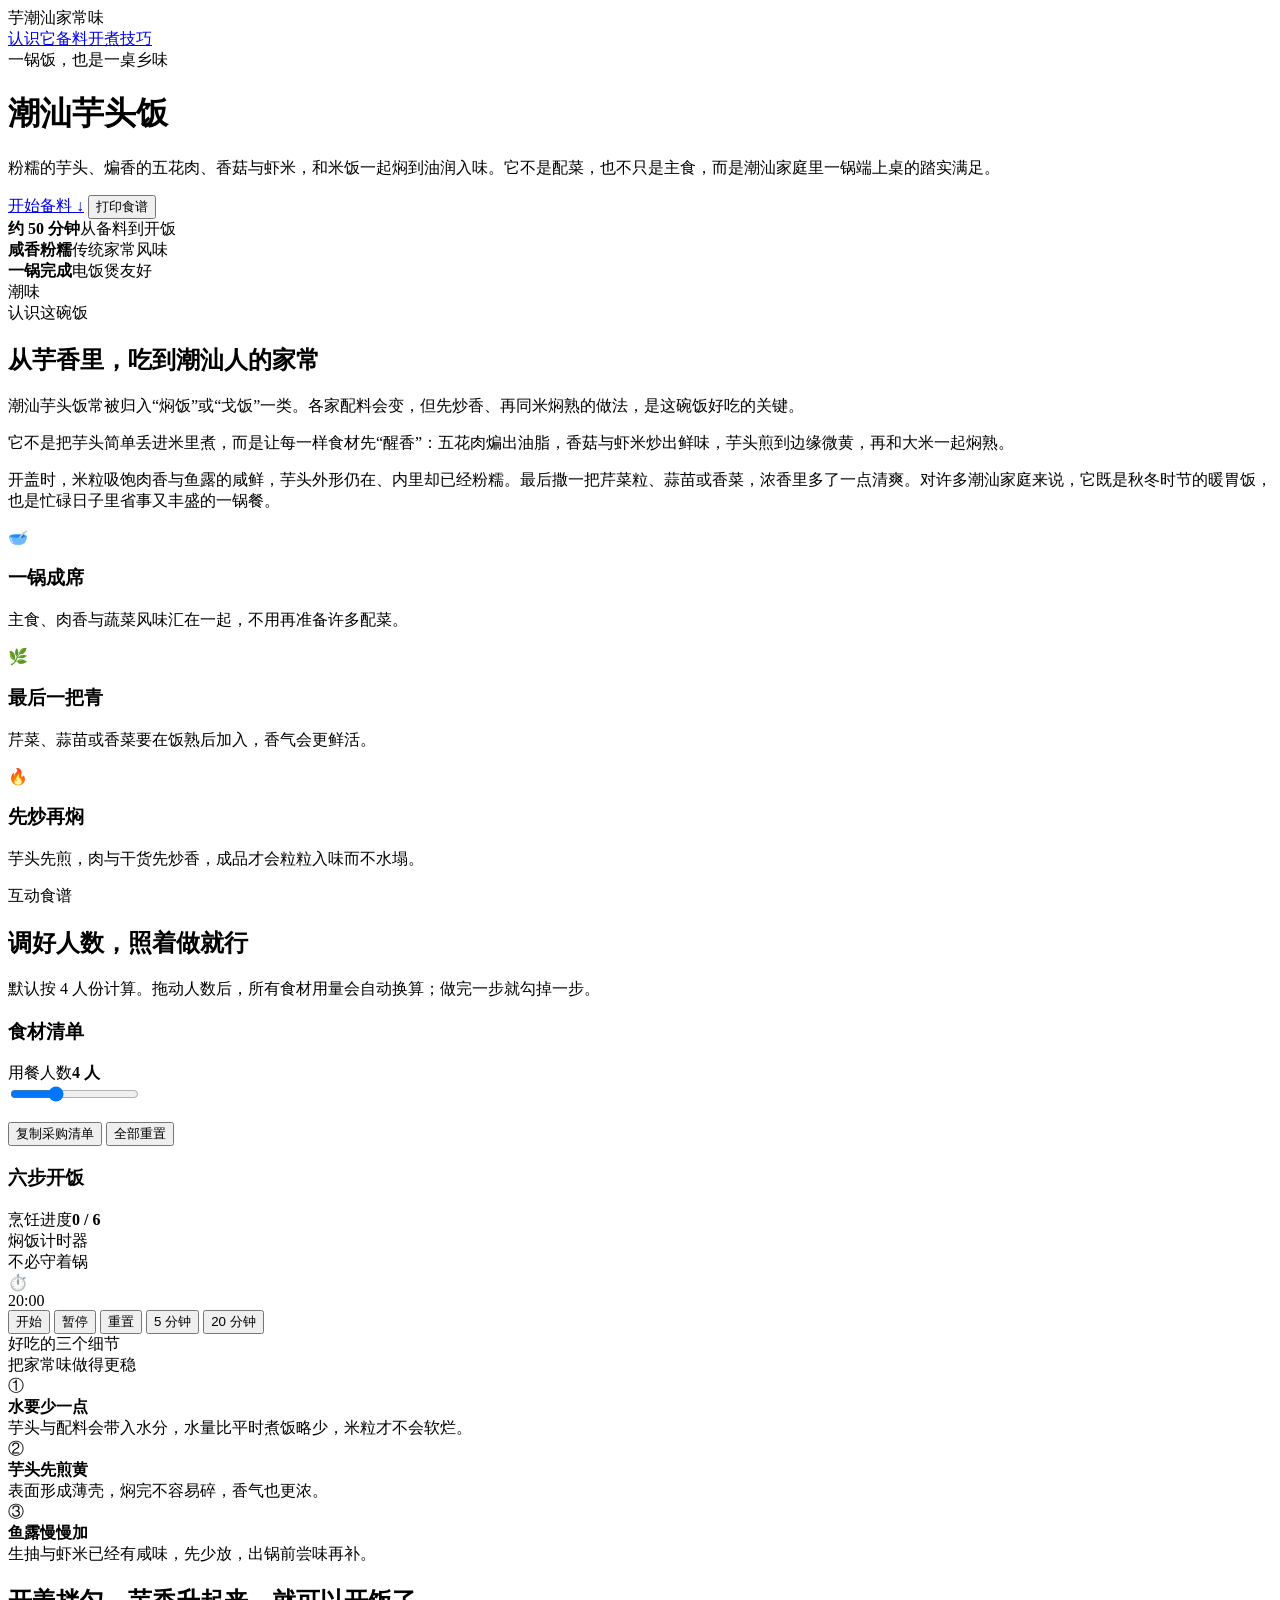
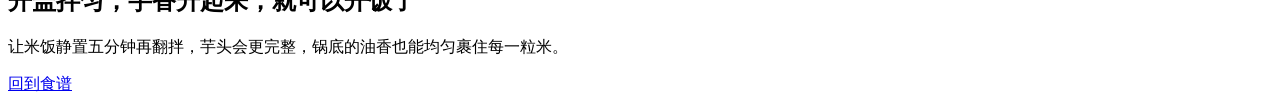
==== index.html @ 5c39e7f8 "添加潮汕芋头饭互动食谱首页" ====
<!doctype html>
<html lang="zh-CN">
<head>
  <meta charset="utf-8" />
  <meta name="viewport" content="width=device-width, initial-scale=1" />
  <meta name="theme-color" content="#7b3f56" />
  <meta name="description" content="一份会陪你下厨的潮汕芋头饭互动食谱：认识风味、按人数换算食材、逐步烹饪并使用计时器。" />
  <title>潮汕芋头饭｜一锅粉糯咸香的家常味</title>
  <link rel="icon" href="data:image/svg+xml,%3Csvg xmlns='http://www.w3.org/2000/svg' viewBox='0 0 64 64'%3E%3Crect width='64' height='64' rx='16' fill='%237b3f56'/%3E%3Cpath d='M13 31h38c0 14-8 22-19 22S13 45 13 31Z' fill='%23f6dfbd'/%3E%3Cpath d='M19 29c4-10 22-10 26 0' fill='none' stroke='%23fff8e8' stroke-width='6' stroke-linecap='round'/%3E%3Ccircle cx='25' cy='25' r='4' fill='%23b99bc7'/%3E%3Ccircle cx='36' cy='24' r='5' fill='%23b99bc7'/%3E%3C/svg%3E" />
  <link rel="stylesheet" href="assets/styles.css" />
</head>
<body>
  <div class="grain" aria-hidden="true"></div>
  <nav class="nav" aria-label="主导航">
    <div class="wrap nav-inner">
      <div class="brand"><span class="brand-mark">芋</span><span>潮汕家常味</span></div>
      <div class="nav-links">
        <a href="#story">认识它</a><a href="#recipe">备料</a><a href="#steps">开煮</a><a href="#tips">技巧</a>
      </div>
    </div>
  </nav>

  <main>
    <header class="wrap hero">
      <div>
        <span class="eyebrow">一锅饭，也是一桌乡味</span>
        <h1>潮汕<span>芋头饭</span></h1>
        <p class="lead">粉糯的芋头、煸香的五花肉、香菇与虾米，和米饭一起焖到油润入味。它不是配菜，也不只是主食，而是潮汕家庭里一锅端上桌的踏实满足。</p>
        <div class="hero-actions">
          <a class="btn btn-primary" href="#recipe">开始备料 <span>↓</span></a>
          <button class="btn btn-secondary" id="printRecipe">打印食谱</button>
        </div>
        <div class="hero-facts">
          <div class="fact"><strong>约 50 分钟</strong><span>从备料到开饭</span></div>
          <div class="fact"><strong>咸香粉糯</strong><span>传统家常风味</span></div>
          <div class="fact"><strong>一锅完成</strong><span>电饭煲友好</span></div>
        </div>
      </div>

      <div class="hero-visual" aria-label="一碗热腾腾的潮汕芋头饭插画">
        <div class="sun"></div>
        <div class="steam"><i></i><i></i><i></i></div>
        <div class="bowl">
          <div class="bowl-base"></div>
          <div class="rice">
            <span class="cube taro" style="left:8%;top:34%;--r:-12deg"></span>
            <span class="cube taro" style="left:38%;top:10%;--r:8deg"></span>
            <span class="cube taro" style="right:7%;top:35%;--r:15deg"></span>
            <span class="cube pork" style="left:23%;top:48%;--r:7deg"></span>
            <span class="cube pork" style="right:28%;top:51%;--r:-9deg"></span>
            <span class="cube mushroom" style="left:14%;top:12%;--r:0deg"></span>
            <span class="cube mushroom" style="right:20%;top:16%;--r:0deg"></span>
            <span class="cube scallion" style="left:52%;top:48%;--r:25deg"></span>
            <span class="cube scallion" style="left:70%;top:20%;--r:-18deg"></span>
            <span class="cube scallion" style="left:31%;top:20%;--r:14deg"></span>
          </div>
          <div class="bowl-line"></div>
          <div class="seal">潮味</div>
        </div>
      </div>
    </header>

    <section id="story">
      <div class="wrap">
        <div class="section-head">
          <div><div class="kicker">认识这碗饭</div><h2>从芋香里，吃到潮汕人的家常</h2></div>
          <p class="section-note">潮汕芋头饭常被归入“焖饭”或“戈饭”一类。各家配料会变，但先炒香、再同米焖熟的做法，是这碗饭好吃的关键。</p>
        </div>
        <div class="story-grid">
          <article class="story-main">
            <p class="big">它不是把芋头简单丢进米里煮，而是让每一样食材先“醒香”：五花肉煸出油脂，香菇与虾米炒出鲜味，芋头煎到边缘微黄，再和大米一起焖熟。</p>
            <p>开盖时，米粒吸饱肉香与鱼露的咸鲜，芋头外形仍在、内里却已经粉糯。最后撒一把芹菜粒、蒜苗或香菜，浓香里多了一点清爽。对许多潮汕家庭来说，它既是秋冬时节的暖胃饭，也是忙碌日子里省事又丰盛的一锅餐。</p>
          </article>
          <div class="story-side">
            <article class="story-card"><div class="icon">🥣</div><h3>一锅成席</h3><p>主食、肉香与蔬菜风味汇在一起，不用再准备许多配菜。</p></article>
            <article class="story-card"><div class="icon">🌿</div><h3>最后一把青</h3><p>芹菜、蒜苗或香菜要在饭熟后加入，香气会更鲜活。</p></article>
            <article class="story-card"><div class="icon">🔥</div><h3>先炒再焖</h3><p>芋头先煎，肉与干货先炒香，成品才会粒粒入味而不水塌。</p></article>
          </div>
        </div>
      </div>
    </section>

    <section id="recipe">
      <div class="wrap">
        <div class="section-head">
          <div><div class="kicker">互动食谱</div><h2>调好人数，照着做就行</h2></div>
          <p class="section-note">默认按 4 人份计算。拖动人数后，所有食材用量会自动换算；做完一步就勾掉一步。</p>
        </div>

        <div class="recipe-shell">
          <aside class="ingredients-panel">
            <div class="panel-top">
              <h3>食材清单</h3>
              <div class="servings-box">
                <div class="servings-row"><span>用餐人数</span><strong class="servings-value"><span id="servingValue">4</span> 人</strong></div>
                <input id="servings" type="range" min="2" max="8" value="4" step="1" aria-label="调整用餐人数" />
              </div>
            </div>
            <ul class="ingredient-list" id="ingredientList"></ul>
            <div class="panel-actions">
              <button class="mini-btn" id="copyList">复制采购清单</button>
              <button class="mini-btn" id="resetAll">全部重置</button>
            </div>
          </aside>

          <section class="steps-panel" id="steps" style="padding:0">
            <div class="panel-top">
              <h3>六步开饭</h3>
              <div class="progress-wrap">
                <div class="progress-meta"><span>烹饪进度</span><strong id="progressText">0 / 6</strong></div>
                <div class="progress-track"><div class="progress-fill" id="progressFill"></div></div>
              </div>
            </div>
            <div class="steps-list" id="stepsList"></div>
          </section>
        </div>

        <div class="cook-tools" id="tips">
          <article class="timer-card">
            <div class="timer-head"><div><div class="kicker">焖饭计时器</div><div class="timer-title">不必守着锅</div></div><span>⏱️</span></div>
            <div class="timer-display" id="timerDisplay">20:00</div>
            <div class="timer-actions">
              <button class="start" id="timerStart">开始</button>
              <button id="timerPause">暂停</button>
              <button id="timerReset">重置</button>
              <button data-minutes="5">5 分钟</button>
              <button data-minutes="20">20 分钟</button>
            </div>
          </article>
          <article class="tips-card">
            <div class="kicker">好吃的三个细节</div>
            <div class="timer-title">把家常味做得更稳</div>
            <div class="tip-list">
              <div class="tip"><span>①</span><div><b>水要少一点</b><br>芋头与配料会带入水分，水量比平时煮饭略少，米粒才不会软烂。</div></div>
              <div class="tip"><span>②</span><div><b>芋头先煎黄</b><br>表面形成薄壳，焖完不容易碎，香气也更浓。</div></div>
              <div class="tip"><span>③</span><div><b>鱼露慢慢加</b><br>生抽与虾米已经有咸味，先少放，出锅前尝味再补。</div></div>
            </div>
          </article>
        </div>
      </div>
    </section>

    <section class="ending">
      <div class="wrap ending-card">
        <h2>开盖拌匀，芋香升起来，就可以开饭了</h2>
        <p>让米饭静置五分钟再翻拌，芋头会更完整，锅底的油香也能均匀裹住每一粒米。</p>
        <a class="btn" href="#recipe">回到食谱</a>
      </div>
    </section>
  </main>

  <div class="toast" id="toast" role="status" aria-live="polite"></div>

  <script src="assets/app.js"></script>
</body>
</html>
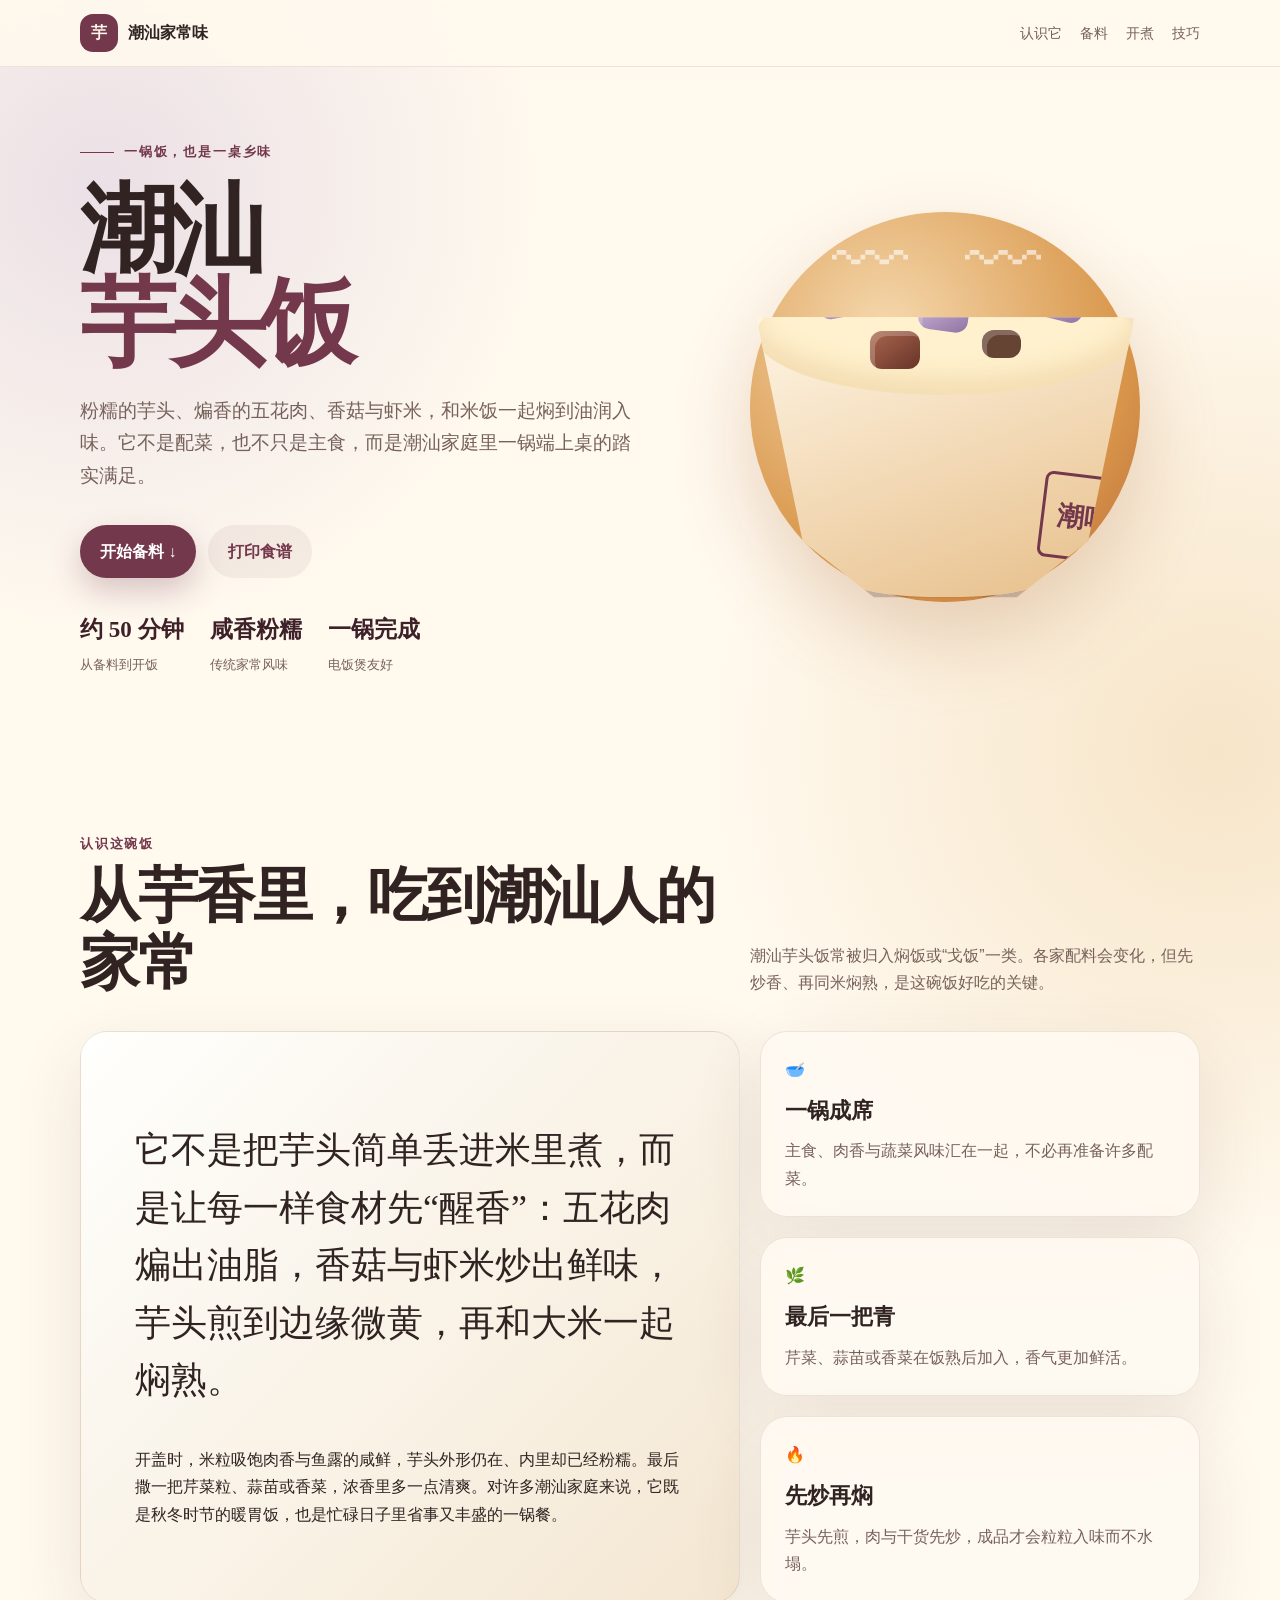
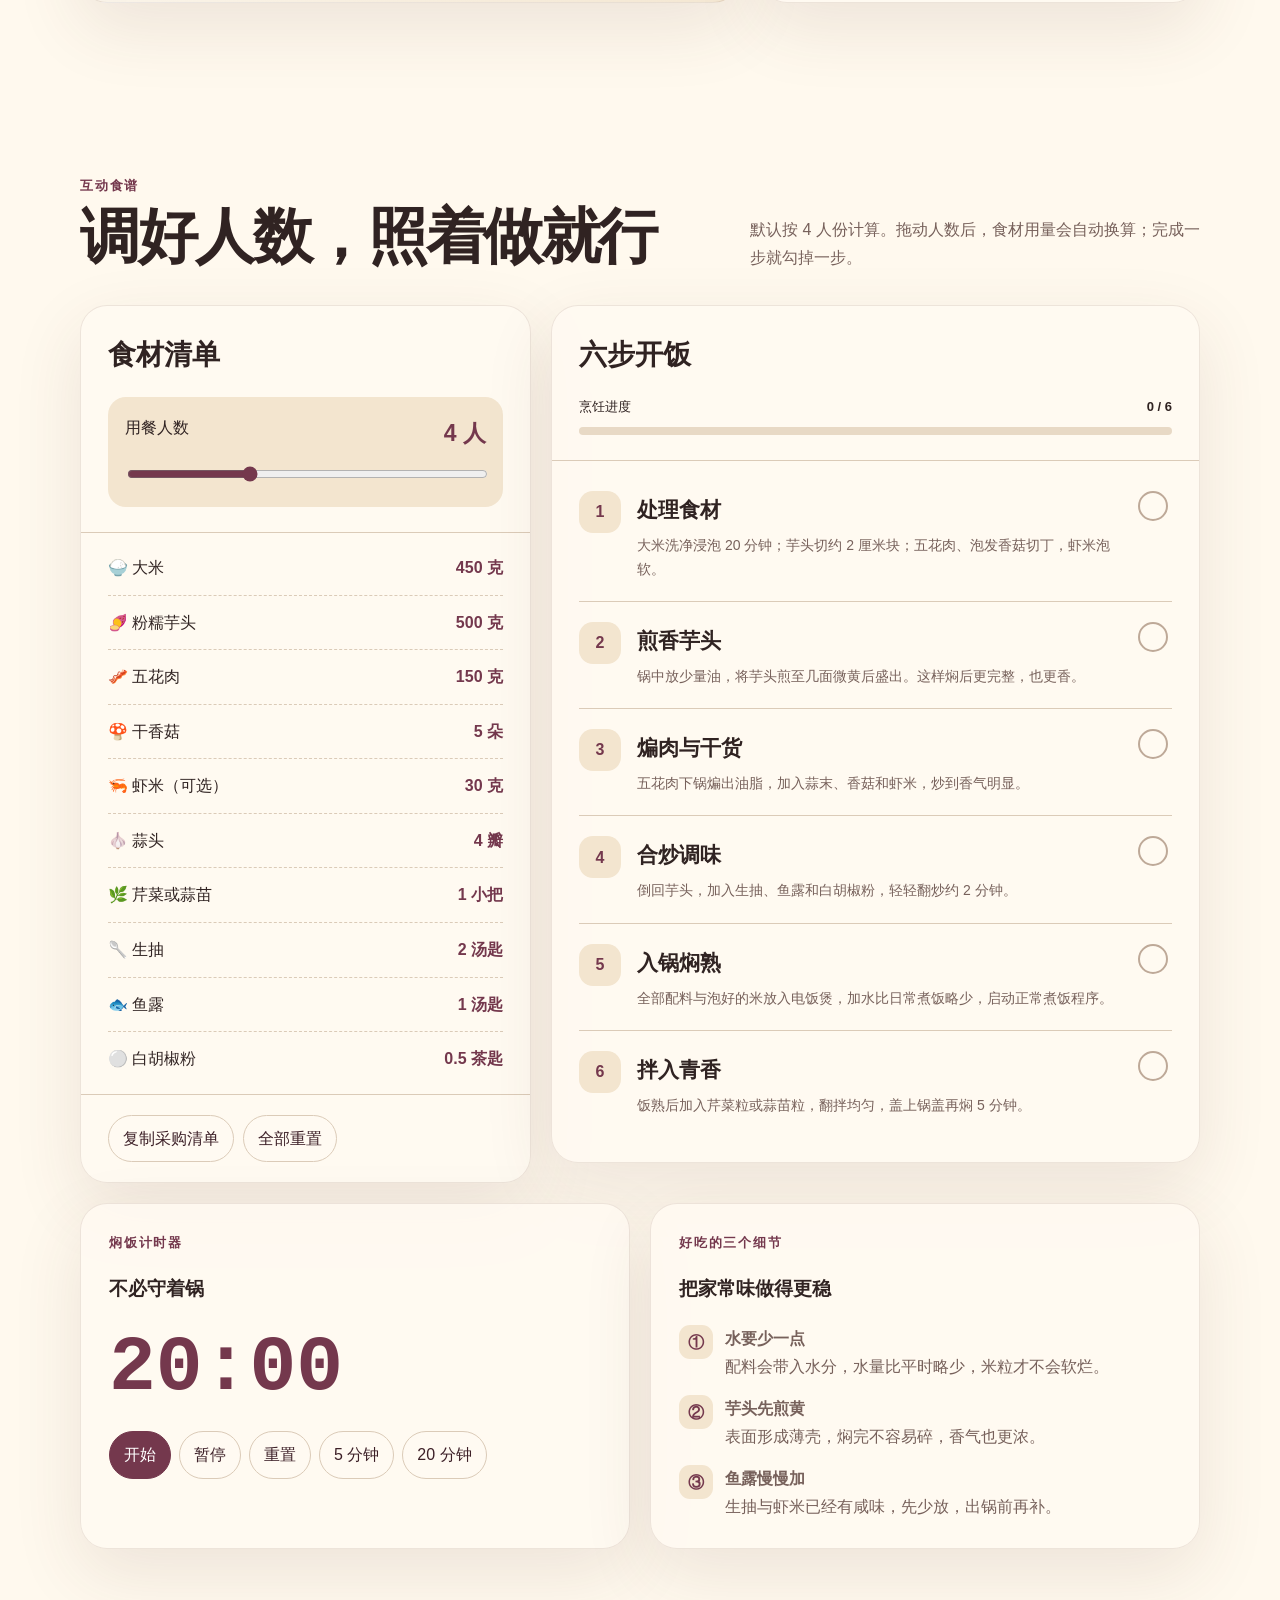
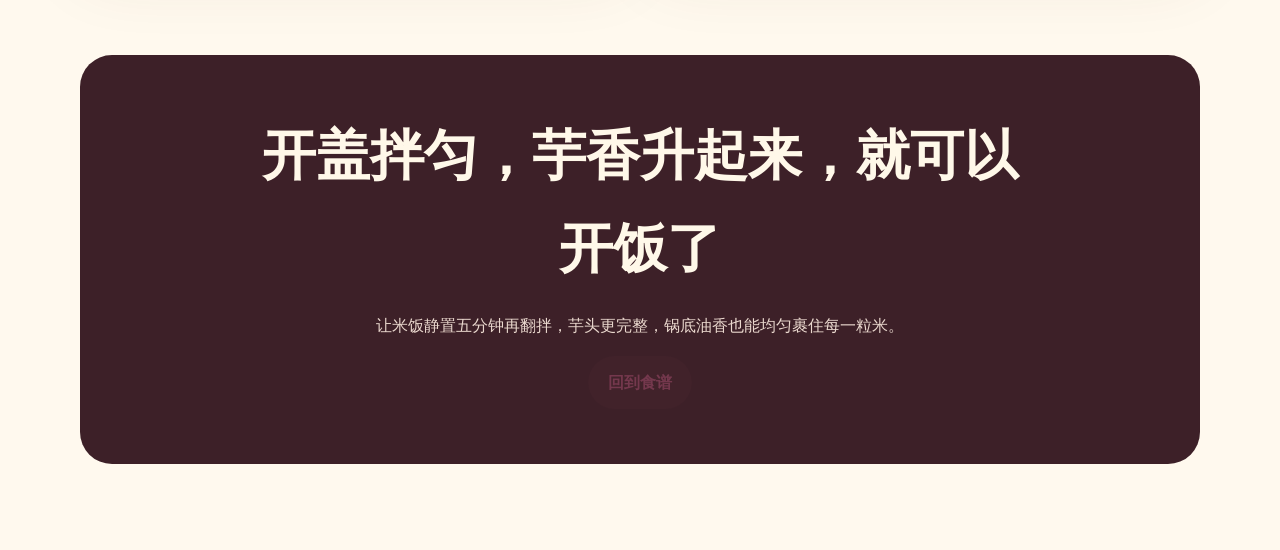
==== commit 1eb74ed3: "完善潮汕芋头饭互动网页" ====
--- a/index.html
+++ b/index.html
@@ -1,156 +1,21 @@
 <!doctype html>
 <html lang="zh-CN">
 <head>
-  <meta charset="utf-8" />
-  <meta name="viewport" content="width=device-width, initial-scale=1" />
-  <meta name="theme-color" content="#7b3f56" />
-  <meta name="description" content="一份会陪你下厨的潮汕芋头饭互动食谱：认识风味、按人数换算食材、逐步烹饪并使用计时器。" />
-  <title>潮汕芋头饭｜一锅粉糯咸香的家常味</title>
-  <link rel="icon" href="data:image/svg+xml,%3Csvg xmlns='http://www.w3.org/2000/svg' viewBox='0 0 64 64'%3E%3Crect width='64' height='64' rx='16' fill='%237b3f56'/%3E%3Cpath d='M13 31h38c0 14-8 22-19 22S13 45 13 31Z' fill='%23f6dfbd'/%3E%3Cpath d='M19 29c4-10 22-10 26 0' fill='none' stroke='%23fff8e8' stroke-width='6' stroke-linecap='round'/%3E%3Ccircle cx='25' cy='25' r='4' fill='%23b99bc7'/%3E%3Ccircle cx='36' cy='24' r='5' fill='%23b99bc7'/%3E%3C/svg%3E" />
-  <link rel="stylesheet" href="assets/styles.css" />
+<meta charset="utf-8"><meta name="viewport" content="width=device-width,initial-scale=1">
+<meta name="theme-color" content="#6f3548"><meta name="description" content="潮汕芋头饭互动食谱">
+<title>潮汕芋头饭｜一锅粉糯咸香的家常味</title>
+<style>
+:root{--red:#74384d;--deep:#3d2028;--paper:#fff9ee;--cream:#f3e5cf;--ink:#302322;--muted:#77615b;--purple:#b8a1c8;--gold:#d6974f;--line:#dbcbb8;--shadow:0 24px 70px #5938291c}*{box-sizing:border-box}html{scroll-behavior:smooth}body{margin:0;color:var(--ink);font-family:-apple-system,BlinkMacSystemFont,"PingFang SC","Microsoft YaHei",sans-serif;line-height:1.72;background:radial-gradient(circle at 8% 5%,#cdbbda66,transparent 28rem),radial-gradient(circle at 95% 20%,#e7bc7d55,transparent 32rem),var(--paper)}button,input{font:inherit}button{cursor:pointer}.wrap{width:min(1120px,calc(100% - 34px));margin:auto}.nav{position:sticky;top:0;z-index:9;background:#fff9eee8;backdrop-filter:blur(16px);border-bottom:1px solid #7b3f561f}.navin{min-height:66px;display:flex;align-items:center;justify-content:space-between;gap:16px}.brand{display:flex;align-items:center;gap:10px;font-weight:900}.mark{width:38px;height:38px;display:grid;place-items:center;border-radius:13px;color:#fff7e9;background:var(--red)}nav a{color:var(--muted);text-decoration:none;margin-left:18px;font-size:14px}.hero{min-height:680px;display:grid;grid-template-columns:1.05fr .95fr;align-items:center;gap:48px;padding:70px 0}.eyebrow,.kicker{color:var(--red);font-weight:900;letter-spacing:.14em;font-size:13px}.eyebrow:before{content:"";display:inline-block;width:34px;height:1px;background:currentColor;vertical-align:middle;margin-right:10px}h1,h2,h3{font-family:"Songti SC","STSong",serif}h1{font-size:clamp(54px,8vw,96px);line-height:.98;letter-spacing:-.06em;margin:18px 0 24px}h1 span{display:block;color:var(--red)}.lead{font-size:19px;color:var(--muted);max-width:640px}.actions{display:flex;gap:12px;flex-wrap:wrap;margin:32px 0}.btn{border:0;border-radius:999px;padding:13px 20px;font-weight:850;text-decoration:none;display:inline-flex;align-items:center;justify-content:center}.primary{background:var(--red);color:white;box-shadow:0 13px 30px #74384d42}.secondary{background:#74384d12;color:var(--red)}.facts{display:flex;gap:26px;flex-wrap:wrap}.facts b{display:block;font-family:"Songti SC",serif;font-size:23px;color:var(--deep)}.facts small{color:var(--muted)}.visual{position:relative;min-height:480px;display:grid;place-items:center}.sun{position:absolute;width:390px;height:390px;border-radius:50%;background:radial-gradient(circle at 35% 30%,#f5d8ad,#d9974b 64%,#b96838);box-shadow:0 35px 80px #a760303f}.steam{position:absolute;z-index:3;top:30px;font-size:76px;color:#fff9;letter-spacing:18px;animation:float 3s ease-in-out infinite}@keyframes float{50%{transform:translateY(-13px);opacity:.6}}.bowl{position:relative;z-index:2;margin-top:100px;width:min(420px,92%);height:280px;background:linear-gradient(160deg,#fff6e6,#e6bd87);border-radius:30px 30px 46% 46%;clip-path:polygon(5% 0,95% 0,84% 80%,67% 100%,33% 100%,16% 80%);box-shadow:0 40px 50px #45262042}.rice{position:absolute;left:5%;right:5%;top:-42px;height:120px;border-radius:50%;background:#fff1cd;box-shadow:inset 0 -18px 22px #bd86422c}.food{position:absolute;width:50px;height:38px;border-radius:12px;background:linear-gradient(145deg,#d7c3df,#9072a3);box-shadow:inset 5px 5px #ffffff35}.f1{left:16%;top:4px;transform:rotate(-10deg)}.f2{left:43%;top:18px;transform:rotate(8deg)}.f3{right:13%;top:7px;transform:rotate(14deg)}.meat{background:linear-gradient(145deg,#aa674e,#673328);left:30%;top:56px}.mush{background:#654434;right:30%;top:55px;width:39px;height:28px}.seal{position:absolute;right:28px;bottom:36px;width:86px;height:86px;border:3px solid var(--red);display:grid;place-items:center;color:var(--red);font:bold 27px "Songti SC";transform:rotate(7deg);border-radius:8px}section{padding:86px 0}.head{display:flex;justify-content:space-between;align-items:end;gap:30px;margin-bottom:34px}.head h2{font-size:clamp(36px,5vw,60px);line-height:1.12;letter-spacing:-.04em;margin:7px 0 0}.head p{max-width:450px;color:var(--muted);margin:0}.story{display:grid;grid-template-columns:1.2fr .8fr;gap:20px}.card{border:1px solid #6d47301f;border-radius:27px;background:#fffaf2dc;box-shadow:var(--shadow)}.storymain{padding:clamp(28px,5vw,54px);background:linear-gradient(135deg,#ffffffdd,#f2e3cddc)}.storymain .big{font:clamp(25px,3vw,36px)/1.6 "Songti SC",serif}.storymain p:last-child{margin-bottom:0}.side{display:grid;gap:20px}.mini{padding:24px}.mini h3{font-size:22px;margin:8px 0}.mini p{color:var(--muted);margin:0}.recipe{display:grid;grid-template-columns:.82fr 1.18fr;gap:20px;align-items:start}.panel{overflow:hidden}.ptop{padding:25px 27px;border-bottom:1px solid var(--line)}.ptop h3{font-size:28px;margin:0}.serve{margin-top:18px;background:var(--cream);padding:17px;border-radius:18px}.serverow{display:flex;justify-content:space-between}.serve strong{color:var(--red);font-size:23px}input[type=range]{width:100%;accent-color:var(--red);margin-top:12px}.list{list-style:none;margin:0;padding:8px 27px}.item{display:flex;justify-content:space-between;gap:20px;padding:13px 0;border-bottom:1px dashed var(--line)}.item:last-child{border:0}.amount{font-weight:900;color:var(--red)}.panelactions{display:flex;gap:9px;padding:20px 27px;border-top:1px solid var(--line)}.smallbtn,.timer button{border:1px solid var(--line);background:#fffaf2;border-radius:999px;padding:9px 14px;color:var(--deep)}.steps{padding:10px 27px 25px}.step{display:grid;grid-template-columns:42px 1fr 34px;gap:16px;padding:20px 0;border-bottom:1px solid var(--line);align-items:start}.step:last-child{border:0}.num{width:42px;height:42px;border-radius:14px;display:grid;place-items:center;background:var(--cream);font-weight:900;color:var(--red)}.step h3{font-size:21px;margin:1px 0 5px}.step p{color:var(--muted);margin:0;font-size:14px}.check input{display:none}.check span{display:grid;place-items:center;width:30px;height:30px;border:2px solid #bea998;border-radius:50%;color:transparent}.check input:checked+span{background:var(--red);border-color:var(--red);color:#fff}.step.done{opacity:.55}.progress{margin-top:17px}.pmeta{display:flex;justify-content:space-between;font-size:13px}.track{height:8px;background:#e8d9c5;border-radius:10px;overflow:hidden;margin-top:8px}.fill{height:100%;width:0;background:linear-gradient(90deg,var(--red),var(--purple));transition:.3s}.tools{display:grid;grid-template-columns:1fr 1fr;gap:20px;margin-top:20px}.tool{padding:28px}.timerdisplay{font:700 clamp(48px,7vw,78px)/1 ui-monospace,monospace;color:var(--red);margin:24px 0}.timerbuttons{display:flex;gap:8px;flex-wrap:wrap}.timer .start{background:var(--red);color:#fff;border-color:var(--red)}.tips{display:grid;gap:15px;margin-top:20px}.tip{display:grid;grid-template-columns:34px 1fr;gap:12px;color:var(--muted)}.tip span{width:34px;height:34px;border-radius:11px;background:var(--cream);display:grid;place-items:center;color:var(--red);font-weight:bold}.ending{padding-top:20px}.endcard{text-align:center;background:var(--deep);color:#fff8e9;border-radius:32px;padding:55px 24px}.endcard h2{font-size:clamp(32px,5vw,54px);margin:0 auto 14px;max-width:800px}.endcard p{color:#ead8ce}.toast{position:fixed;left:50%;bottom:28px;transform:translate(-50%,20px);opacity:0;background:var(--deep);color:#fff;padding:11px 18px;border-radius:999px;z-index:20;transition:.25s}.toast.show{opacity:1;transform:translate(-50%,0)}@media(max-width:820px){nav .links{display:none}.hero,.story,.recipe,.tools{grid-template-columns:1fr}.hero{padding-top:55px}.visual{min-height:420px}.head{display:block}.head p{margin-top:16px}.recipe{gap:16px}}@media print{.nav,.hero-actions,.panelactions,.tools,.grain{display:none}.hero{min-height:0}.card{box-shadow:none}section{padding:30px 0}}
+</style>
 </head>
 <body>
-  <div class="grain" aria-hidden="true"></div>
-  <nav class="nav" aria-label="主导航">
-    <div class="wrap nav-inner">
-      <div class="brand"><span class="brand-mark">芋</span><span>潮汕家常味</span></div>
-      <div class="nav-links">
-        <a href="#story">认识它</a><a href="#recipe">备料</a><a href="#steps">开煮</a><a href="#tips">技巧</a>
-      </div>
-    </div>
-  </nav>
-
-  <main>
-    <header class="wrap hero">
-      <div>
-        <span class="eyebrow">一锅饭，也是一桌乡味</span>
-        <h1>潮汕<span>芋头饭</span></h1>
-        <p class="lead">粉糯的芋头、煸香的五花肉、香菇与虾米，和米饭一起焖到油润入味。它不是配菜，也不只是主食，而是潮汕家庭里一锅端上桌的踏实满足。</p>
-        <div class="hero-actions">
-          <a class="btn btn-primary" href="#recipe">开始备料 <span>↓</span></a>
-          <button class="btn btn-secondary" id="printRecipe">打印食谱</button>
-        </div>
-        <div class="hero-facts">
-          <div class="fact"><strong>约 50 分钟</strong><span>从备料到开饭</span></div>
-          <div class="fact"><strong>咸香粉糯</strong><span>传统家常风味</span></div>
-          <div class="fact"><strong>一锅完成</strong><span>电饭煲友好</span></div>
-        </div>
-      </div>
-
-      <div class="hero-visual" aria-label="一碗热腾腾的潮汕芋头饭插画">
-        <div class="sun"></div>
-        <div class="steam"><i></i><i></i><i></i></div>
-        <div class="bowl">
-          <div class="bowl-base"></div>
-          <div class="rice">
-            <span class="cube taro" style="left:8%;top:34%;--r:-12deg"></span>
-            <span class="cube taro" style="left:38%;top:10%;--r:8deg"></span>
-            <span class="cube taro" style="right:7%;top:35%;--r:15deg"></span>
-            <span class="cube pork" style="left:23%;top:48%;--r:7deg"></span>
-            <span class="cube pork" style="right:28%;top:51%;--r:-9deg"></span>
-            <span class="cube mushroom" style="left:14%;top:12%;--r:0deg"></span>
-            <span class="cube mushroom" style="right:20%;top:16%;--r:0deg"></span>
-            <span class="cube scallion" style="left:52%;top:48%;--r:25deg"></span>
-            <span class="cube scallion" style="left:70%;top:20%;--r:-18deg"></span>
-            <span class="cube scallion" style="left:31%;top:20%;--r:14deg"></span>
-          </div>
-          <div class="bowl-line"></div>
-          <div class="seal">潮味</div>
-        </div>
-      </div>
-    </header>
-
-    <section id="story">
-      <div class="wrap">
-        <div class="section-head">
-          <div><div class="kicker">认识这碗饭</div><h2>从芋香里，吃到潮汕人的家常</h2></div>
-          <p class="section-note">潮汕芋头饭常被归入“焖饭”或“戈饭”一类。各家配料会变，但先炒香、再同米焖熟的做法，是这碗饭好吃的关键。</p>
-        </div>
-        <div class="story-grid">
-          <article class="story-main">
-            <p class="big">它不是把芋头简单丢进米里煮，而是让每一样食材先“醒香”：五花肉煸出油脂，香菇与虾米炒出鲜味，芋头煎到边缘微黄，再和大米一起焖熟。</p>
-            <p>开盖时，米粒吸饱肉香与鱼露的咸鲜，芋头外形仍在、内里却已经粉糯。最后撒一把芹菜粒、蒜苗或香菜，浓香里多了一点清爽。对许多潮汕家庭来说，它既是秋冬时节的暖胃饭，也是忙碌日子里省事又丰盛的一锅餐。</p>
-          </article>
-          <div class="story-side">
-            <article class="story-card"><div class="icon">🥣</div><h3>一锅成席</h3><p>主食、肉香与蔬菜风味汇在一起，不用再准备许多配菜。</p></article>
-            <article class="story-card"><div class="icon">🌿</div><h3>最后一把青</h3><p>芹菜、蒜苗或香菜要在饭熟后加入，香气会更鲜活。</p></article>
-            <article class="story-card"><div class="icon">🔥</div><h3>先炒再焖</h3><p>芋头先煎，肉与干货先炒香，成品才会粒粒入味而不水塌。</p></article>
-          </div>
-        </div>
-      </div>
-    </section>
-
-    <section id="recipe">
-      <div class="wrap">
-        <div class="section-head">
-          <div><div class="kicker">互动食谱</div><h2>调好人数，照着做就行</h2></div>
-          <p class="section-note">默认按 4 人份计算。拖动人数后，所有食材用量会自动换算；做完一步就勾掉一步。</p>
-        </div>
-
-        <div class="recipe-shell">
-          <aside class="ingredients-panel">
-            <div class="panel-top">
-              <h3>食材清单</h3>
-              <div class="servings-box">
-                <div class="servings-row"><span>用餐人数</span><strong class="servings-value"><span id="servingValue">4</span> 人</strong></div>
-                <input id="servings" type="range" min="2" max="8" value="4" step="1" aria-label="调整用餐人数" />
-              </div>
-            </div>
-            <ul class="ingredient-list" id="ingredientList"></ul>
-            <div class="panel-actions">
-              <button class="mini-btn" id="copyList">复制采购清单</button>
-              <button class="mini-btn" id="resetAll">全部重置</button>
-            </div>
-          </aside>
-
-          <section class="steps-panel" id="steps" style="padding:0">
-            <div class="panel-top">
-              <h3>六步开饭</h3>
-              <div class="progress-wrap">
-                <div class="progress-meta"><span>烹饪进度</span><strong id="progressText">0 / 6</strong></div>
-                <div class="progress-track"><div class="progress-fill" id="progressFill"></div></div>
-              </div>
-            </div>
-            <div class="steps-list" id="stepsList"></div>
-          </section>
-        </div>
-
-        <div class="cook-tools" id="tips">
-          <article class="timer-card">
-            <div class="timer-head"><div><div class="kicker">焖饭计时器</div><div class="timer-title">不必守着锅</div></div><span>⏱️</span></div>
-            <div class="timer-display" id="timerDisplay">20:00</div>
-            <div class="timer-actions">
-              <button class="start" id="timerStart">开始</button>
-              <button id="timerPause">暂停</button>
-              <button id="timerReset">重置</button>
-              <button data-minutes="5">5 分钟</button>
-              <button data-minutes="20">20 分钟</button>
-            </div>
-          </article>
-          <article class="tips-card">
-            <div class="kicker">好吃的三个细节</div>
-            <div class="timer-title">把家常味做得更稳</div>
-            <div class="tip-list">
-              <div class="tip"><span>①</span><div><b>水要少一点</b><br>芋头与配料会带入水分，水量比平时煮饭略少，米粒才不会软烂。</div></div>
-              <div class="tip"><span>②</span><div><b>芋头先煎黄</b><br>表面形成薄壳，焖完不容易碎，香气也更浓。</div></div>
-              <div class="tip"><span>③</span><div><b>鱼露慢慢加</b><br>生抽与虾米已经有咸味，先少放，出锅前尝味再补。</div></div>
-            </div>
-          </article>
-        </div>
-      </div>
-    </section>
-
-    <section class="ending">
-      <div class="wrap ending-card">
-        <h2>开盖拌匀，芋香升起来，就可以开饭了</h2>
-        <p>让米饭静置五分钟再翻拌，芋头会更完整，锅底的油香也能均匀裹住每一粒米。</p>
-        <a class="btn" href="#recipe">回到食谱</a>
-      </div>
-    </section>
-  </main>
-
-  <div class="toast" id="toast" role="status" aria-live="polite"></div>
-
-  <script src="assets/app.js"></script>
-</body>
-</html>
+<nav class="nav"><div class="wrap navin"><div class="brand"><span class="mark">芋</span>潮汕家常味</div><div class="links"><a href="#story">认识它</a><a href="#recipe">备料</a><a href="#steps">开煮</a><a href="#tips">技巧</a></div></div></nav>
+<main>
+<header class="wrap hero"><div><span class="eyebrow">一锅饭，也是一桌乡味</span><h1>潮汕<span>芋头饭</span></h1><p class="lead">粉糯的芋头、煸香的五花肉、香菇与虾米，和米饭一起焖到油润入味。它不是配菜，也不只是主食，而是潮汕家庭里一锅端上桌的踏实满足。</p><div class="actions"><a class="btn primary" href="#recipe">开始备料 ↓</a><button class="btn secondary" id="print">打印食谱</button></div><div class="facts"><div><b>约 50 分钟</b><small>从备料到开饭</small></div><div><b>咸香粉糯</b><small>传统家常风味</small></div><div><b>一锅完成</b><small>电饭煲友好</small></div></div></div><div class="visual"><div class="sun"></div><div class="steam">〰 〰</div><div class="bowl"><div class="rice"><i class="food f1"></i><i class="food f2"></i><i class="food f3"></i><i class="food meat"></i><i class="food mush"></i></div><div class="seal">潮味</div></div></div></header>
+<section id="story"><div class="wrap"><div class="head"><div><div class="kicker">认识这碗饭</div><h2>从芋香里，吃到潮汕人的家常</h2></div><p>潮汕芋头饭常被归入焖饭或“戈饭”一类。各家配料会变化，但先炒香、再同米焖熟，是这碗饭好吃的关键。</p></div><div class="story"><article class="card storymain"><p class="big">它不是把芋头简单丢进米里煮，而是让每一样食材先“醒香”：五花肉煸出油脂，香菇与虾米炒出鲜味，芋头煎到边缘微黄，再和大米一起焖熟。</p><p>开盖时，米粒吸饱肉香与鱼露的咸鲜，芋头外形仍在、内里却已经粉糯。最后撒一把芹菜粒、蒜苗或香菜，浓香里多一点清爽。对许多潮汕家庭来说，它既是秋冬时节的暖胃饭，也是忙碌日子里省事又丰盛的一锅餐。</p></article><div class="side"><article class="card mini"><div>🥣</div><h3>一锅成席</h3><p>主食、肉香与蔬菜风味汇在一起，不必再准备许多配菜。</p></article><article class="card mini"><div>🌿</div><h3>最后一把青</h3><p>芹菜、蒜苗或香菜在饭熟后加入，香气更加鲜活。</p></article><article class="card mini"><div>🔥</div><h3>先炒再焖</h3><p>芋头先煎，肉与干货先炒，成品才会粒粒入味而不水塌。</p></article></div></div></div></section>
+<section id="recipe"><div class="wrap"><div class="head"><div><div class="kicker">互动食谱</div><h2>调好人数，照着做就行</h2></div><p>默认按 4 人份计算。拖动人数后，食材用量会自动换算；完成一步就勾掉一步。</p></div><div class="recipe"><aside class="card panel"><div class="ptop"><h3>食材清单</h3><div class="serve"><div class="serverow"><span>用餐人数</span><strong><span id="sv">4</span> 人</strong></div><input id="servings" type="range" min="2" max="8" value="4"></div></div><ul class="list" id="ingredients"></ul><div class="panelactions"><button class="smallbtn" id="copy">复制采购清单</button><button class="smallbtn" id="reset">全部重置</button></div></aside><section class="card panel" id="steps" style="padding:0"><div class="ptop"><h3>六步开饭</h3><div class="progress"><div class="pmeta"><span>烹饪进度</span><b id="pt">0 / 6</b></div><div class="track"><div class="fill" id="pf"></div></div></div></div><div class="steps" id="stepList"></div></section></div><div class="tools" id="tips"><article class="card tool timer"><div class="kicker">焖饭计时器</div><h3>不必守着锅</h3><div class="timerdisplay" id="clock">20:00</div><div class="timerbuttons"><button class="start" id="start">开始</button><button id="pause">暂停</button><button id="treset">重置</button><button data-min="5">5 分钟</button><button data-min="20">20 分钟</button></div></article><article class="card tool"><div class="kicker">好吃的三个细节</div><h3>把家常味做得更稳</h3><div class="tips"><div class="tip"><span>①</span><div><b>水要少一点</b><br>配料会带入水分，水量比平时略少，米粒才不会软烂。</div></div><div class="tip"><span>②</span><div><b>芋头先煎黄</b><br>表面形成薄壳，焖完不容易碎，香气也更浓。</div></div><div class="tip"><span>③</span><div><b>鱼露慢慢加</b><br>生抽与虾米已经有咸味，先少放，出锅前再补。</div></div></div></article></div></div></section>
+<section class="ending"><div class="wrap endcard"><h2>开盖拌匀，芋香升起来，就可以开饭了</h2><p>让米饭静置五分钟再翻拌，芋头更完整，锅底油香也能均匀裹住每一粒米。</p><a class="btn secondary" href="#recipe">回到食谱</a></div></section>
+</main><div class="toast" id="toast"></div>
+<script>
+const ing=[['🍚','大米',450,'克'],['🍠','粉糯芋头',500,'克'],['🥓','五花肉',150,'克'],['🍄','干香菇',5,'朵'],['🦐','虾米（可选）',30,'克'],['🧄','蒜头',4,'瓣'],['🌿','芹菜或蒜苗',1,'小把'],['🥄','生抽',2,'汤匙'],['🐟','鱼露',1,'汤匙'],['⚪','白胡椒粉',.5,'茶匙']];const steps=[['处理食材','大米洗净浸泡 20 分钟；芋头切约 2 厘米块；五花肉、泡发香菇切丁，虾米泡软。'],['煎香芋头','锅中放少量油，将芋头煎至几面微黄后盛出。这样焖后更完整，也更香。'],['煸肉与干货','五花肉下锅煸出油脂，加入蒜末、香菇和虾米，炒到香气明显。'],['合炒调味','倒回芋头，加入生抽、鱼露和白胡椒粉，轻轻翻炒约 2 分钟。'],['入锅焖熟','全部配料与泡好的米放入电饭煲，加水比日常煮饭略少，启动正常煮饭程序。'],['拌入青香','饭熟后加入芹菜粒或蒜苗粒，翻拌均匀，盖上锅盖再焖 5 分钟。']];let done=JSON.parse(localStorage.getItem('done')||'[]'),serv=+(localStorage.getItem('serv')||4),seconds=1200,timer=null;const $=s=>document.querySelector(s),pretty=n=>Number.isInteger(Math.round(n*10)/10)?Math.round(n*10)/10:(Math.round(n*10)/10).toFixed(1);function toast(t){$('#toast').textContent=t;$('#toast').classList.add('show');setTimeout(()=>$('#toast').classList.remove('show'),1700)}function renderIng(){serv=+$('#servings').value;$('#sv').textContent=serv;localStorage.setItem('serv',serv);$('#ingredients').innerHTML=ing.map(x=>`<li class="item"><span>${x[0]} ${x[1]}</span><span class="amount">${pretty(x[2]*serv/4)} ${x[3]}</span></li>`).join('')}function renderSteps(){$('#stepList').innerHTML=steps.map((x,i)=>`<article class="step ${done.includes(i)?'done':''}"><div class="num">${i+1}</div><div><h3>${x[0]}</h3><p>${x[1]}</p></div><label class="check"><input type="checkbox" data-i="${i}" ${done.includes(i)?'checked':''}><span>✓</span></label></article>`).join('');$('#pt').textContent=`${done.length} / 6`;$('#pf').style.width=done.length/6*100+'%'}function draw(){let m=String(Math.floor(seconds/60)).padStart(2,'0'),s=String(seconds%60).padStart(2,'0');$('#clock').textContent=m+':'+s}$('#servings').value=serv;$('#servings').oninput=renderIng;$('#stepList').onchange=e=>{if(!e.target.dataset.i)return;let i=+e.target.dataset.i;done=e.target.checked?[...new Set([...done,i])]:done.filter(v=>v!==i);done.sort();localStorage.setItem('done',JSON.stringify(done));renderSteps();if(done.length===6)toast('六步完成，准备开饭！')};$('#copy').onclick=async()=>{let text=[`潮汕芋头饭采购清单（${serv} 人份）`,...ing.map(x=>`${x[1]}：${pretty(x[2]*serv/4)} ${x[3]}`)].join('\n');try{await navigator.clipboard.writeText(text);toast('采购清单已复制')}catch{toast('复制失败，请手动选择')}};$('#reset').onclick=()=>{done=[];serv=4;$('#servings').value=4;localStorage.clear();renderIng();renderSteps();toast('食谱已重置')};$('#print').onclick=()=>print();$('#start').onclick=()=>{if(timer)return;timer=setInterval(()=>{if(seconds<=0){clearInterval(timer);timer=null;toast('时间到，去看看锅里的芋头饭！');return}seconds--;draw()},1000)};$('#pause').onclick=()=>{clearInterval(timer);timer=null};$('#treset').onclick=()=>{clearInterval(timer);timer=null;seconds=1200;draw()};document.querySelectorAll('[data-min]').forEach(b=>b.onclick=()=>{clearInterval(timer);timer=null;seconds=+b.dataset.min*60;draw()});renderIng();renderSteps();draw();
+</script></body></html>
